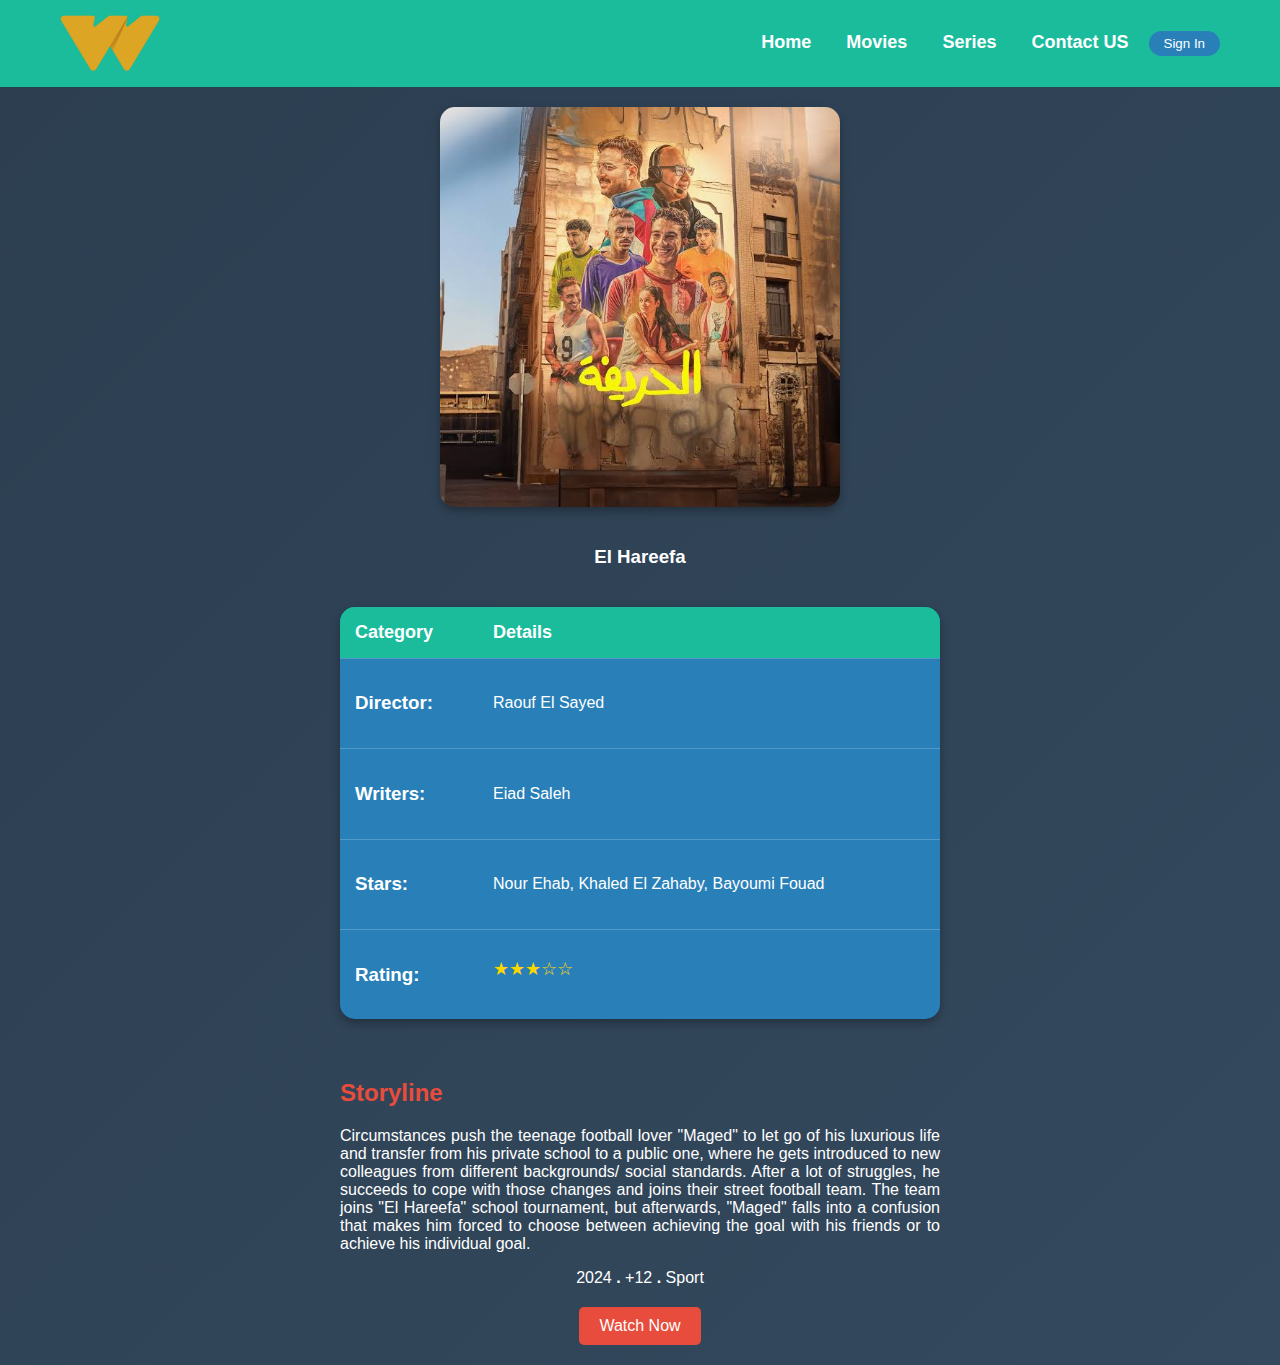
==== el 7arefa.html @ ed5e16d9 "t" ====
<!DOCTYPE html>
<html lang="en">
<head>
    <meta charset="UTF-8">
    
    <title>El Hareefa Movie</title>
    <style>
        body {
            margin: 0;
            font-family: "Roboto", sans-serif;
            background: linear-gradient(135deg, #2c3e50, #34495e);
            color: #fff;
        }

        header {
            padding: 15px 60px;
            background: #1abc9c;
            font-size: 18px;
            font-weight: bold;
            display: flex;
            justify-content: space-between;
            align-items: center;
        }
       
        .logo {
            width: 100px;
        }
        .btn {
            background-color:#2980b9;
            border-radius: 15px;
            padding: 5px 15px;
            color: #ffffff;
            border: none;
            size: 150px;
        
        }
 
        .btn:hover {
            background-color: #5050ff;
        }
 
        .header-links a {
            color: white;
            padding: 5px 15px;
            text-decoration: none;
            border-radius: 15px;
        }
 
        .header-links a:hover {
            background-color: #17a689
        }

        .container {
            display: flex;
            flex-direction: column;
            align-items: center;
            margin: 20px;
        }

        .movie-poster {
            width: 90%;
            max-width: 400px;
            border-radius: 15px;
            box-shadow: 0 4px 10px rgba(0, 0, 0, 0.3);
            margin-bottom: 20px;
        }

        table {
            width: 600px;
            margin: 20px ;
            border-collapse: collapse;
            background: #2980b9;
            border-radius: 15px;
            overflow: hidden;
            box-shadow: 0 4px 10px rgba(0, 0, 0, 0.3);
            text-align: left;
            color: #fff;
        }

        table th, table td {
            padding: 15px;
            border-bottom: 1px solid rgba(255, 255, 255, 0.2);
        }

        table th {
            background: #1abc9c;
            font-size: 18px;
        }

        table tr:last-child td {
            border-bottom: none;
        }

        .rating {
            display: flex;
            align-items: center;
            font-size: 18px;
            color: gold;
            position: absolute;
            top: 943px;
        }

        .storyline {
            margin-top: 20px;
            max-width: 600px;
            text-align: justify;
        }

          input {
           border-radius: 50px;
           border: none;
           height: 30px;
           padding: 0 10px;
        }

          .btn1 {
            position: absolute;
            left:600px;
            bottom: 685px;
            height: 31px;
            background-color:#2980b9;
            border-radius: 15px;
            padding: 5px 15px;
            color: #ffffff;
            border: none;
        }

          .btn1:hover{
         background-color:#5050ff
        }

        .btn2 {
            margin-top: 20px;
            padding: 10px 20px;
            font-size: 16px;
            color: #fff;
            background: #e74c3c;
            border: none;
            border-radius: 5px;
        }

        .btn2:hover {
            background: #c0392b;
        }
        h2{
           color: #e74c3c;
        }
    </style>
</head>
<body>
    <header><img class="logo" src="images22/Watchit_Logo.png" />
    
      <div class="header-links">
        <a href="test.html">Home</a>
        <a href="#">Movies</a>
        <a href="#">Series</a>
        <a href="#">Contact US</a>
        <button class="btn">Sign In</button>
        
      </div>
    </div>
  </header>

    <div class="container">
        <img class="movie-poster" src="images22//WhatsApp Image 2024-12-12 at 00.50.32_4bb35100.jpg" >
            <h3>El Hareefa</h3> 
        <table>
            <thead>
                <tr>
                    <th>Category</th>
                    <th>Details</th>
                </tr>
            </thead>
            <tbody>
                <tr>
                    <td><h3>Director:</h3></td>
                    <td>Raouf El Sayed</td>
                </tr>
                <tr>
                    <td><h3>Writers:</h3></td>
                    <td>Eiad Saleh</td>
                </tr>
                <tr>
                    <td><h3>Stars:</h3></td>
                    <td>Nour Ehab, Khaled El Zahaby, Bayoumi Fouad</td>
                </tr>
                <tr>
                    <td><h3>Rating:</h3></td>
                    <td class="rating">
                      ★★★☆☆
                    </td>
                </tr>
            </tbody>
        </table>

        <div class="storyline">
            <h2>Storyline</h2>
            <p>Circumstances push the teenage football lover "Maged" to let go of his luxurious life and transfer from his private school to a public one, where he gets introduced to new colleagues from different backgrounds/ social standards. After a lot of struggles, he succeeds to cope with those changes and joins their street football team. The team joins "El Hareefa" school tournament, but afterwards, "Maged" falls into a confusion that makes him forced to choose between achieving the goal with his friends or to achieve his individual goal.</p>
        </div>
          <span>2024      <strong>.</strong>      +12 <strong>.</strong>        Sport</span>
        <button class="btn2">Watch Now</button>
    </div>
</body>
</html>
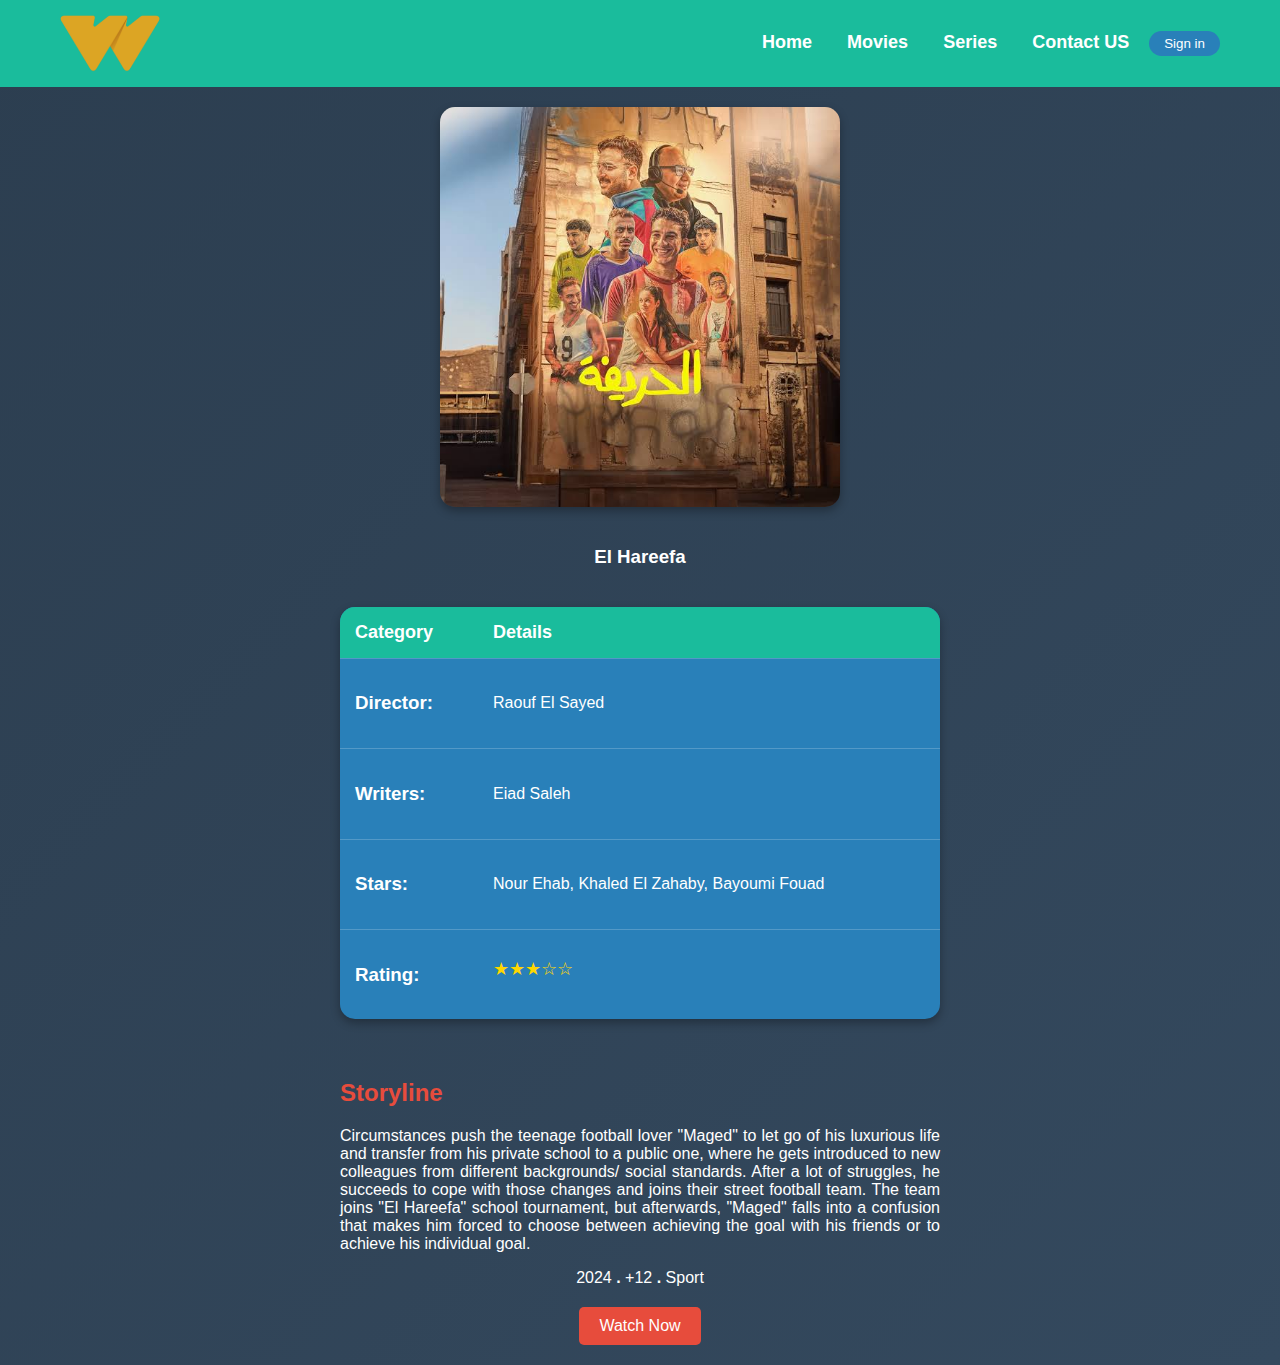
==== commit 07fcaab8: "h" ====
--- a/el 7arefa.html
+++ b/el 7arefa.html
@@ -151,11 +151,11 @@
     <header><img class="logo" src="images22/Watchit_Logo.png" />
     
       <div class="header-links">
-        <a href="test.html">Home</a>
+        <a href="Homeforuser.html">Home</a>
         <a href="#">Movies</a>
         <a href="#">Series</a>
         <a href="#">Contact US</a>
-        <button class="btn">Sign In</button>
+        <button id="usernameLink" class="btn" > Sign in  </button>
         
       </div>
     </div>
